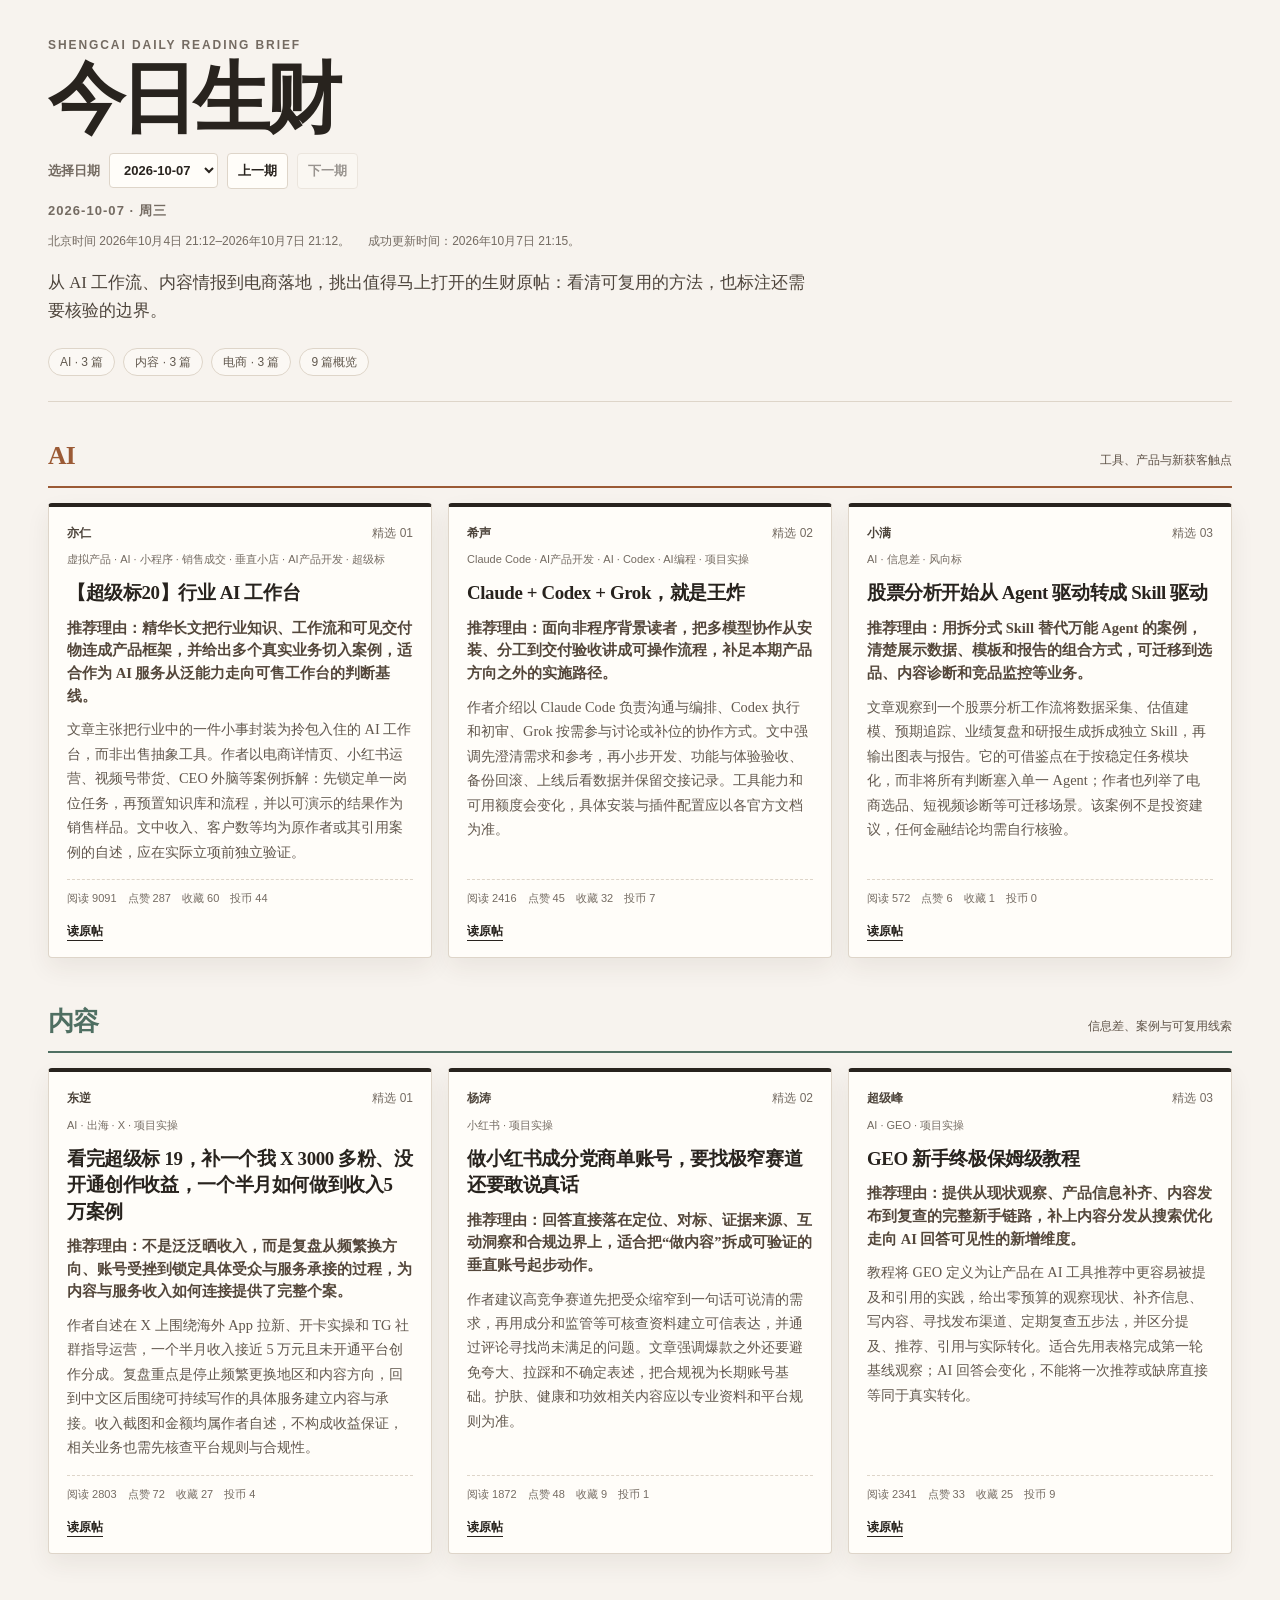
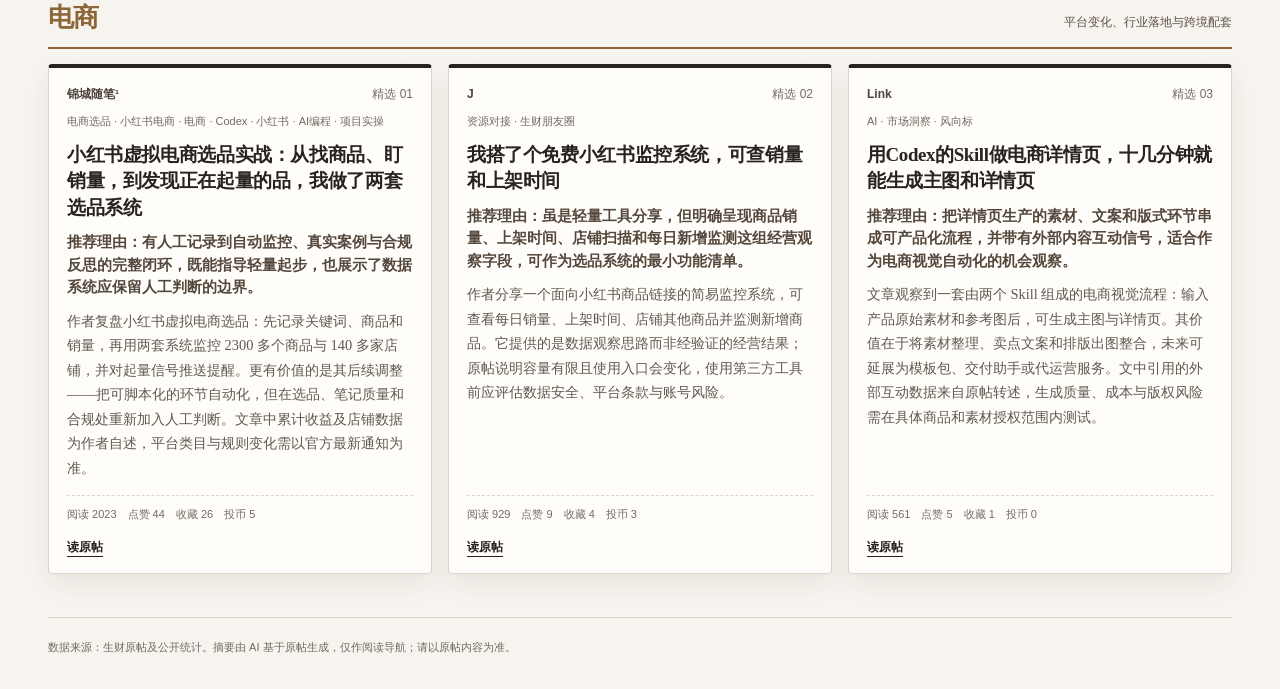
==== index.html @ 3d494d67 "Publish Today Shengcai dashboard" ====
<!doctype html>
<html lang="zh-CN">
<head>
  <meta charset="utf-8">
  <meta name="viewport" content="width=device-width, initial-scale=1">
  <title>今日生财｜历史精选</title>
  <link rel="icon" type="image/svg+xml" href="data:image/svg+xml,%3Csvg xmlns='http://www.w3.org/2000/svg' viewBox='0 0 64 64'%3E%3Crect width='64' height='64' rx='14' fill='%230d2238'/%3E%3Cpath d='M18 19h28v7H18zm0 13h21v7H18zm0 13h28v7H18z' fill='%23f0b35d'/%3E%3C/svg%3E">
  <link rel="stylesheet" href="dashboard.css">
  <script src="issues.js" defer></script>
  <script src="dashboard.js" defer></script>
</head>
<body>
  <div class="page">
    <header class="masthead">
      <div class="eyebrow">Shengcai daily reading brief</div>
      <h1>今日生财</h1>
      <div class="controls" aria-label="历史期次控制">
        <label for="issue-date">选择日期</label>
        <select id="issue-date"></select>
        <button type="button" id="previous-issue">上一期</button>
        <button type="button" id="next-issue">下一期</button>
      </div>
      <p class="date" id="issue-date-label"></p>
      <div class="issue-meta" aria-label="本期数据元信息">
        <span id="time-range"></span>
        <span id="generated-at"></span>
      </div>
      <p class="intro">从 AI 工作流、内容情报到电商落地，挑出值得马上打开的生财原帖：看清可复用的方法，也标注还需要核验的边界。</p>
      <nav class="overview" aria-label="按栏目浏览精选">
        <a href="#ai">AI · <span data-count="AI">3</span> 篇</a>
        <a href="#content">内容 · <span data-count="内容">3</span> 篇</a>
        <a href="#ecommerce">电商 · <span data-count="电商">3</span> 篇</a>
        <span id="overview-total">9 篇概览</span>
      </nav>
    </header>
    <main>
      <p id="empty-state" class="empty-state" hidden>暂无可用期次，稍后再来查看。</p>
      <section class="section" id="ai" data-section="AI"><div class="section-heading"><h2>AI</h2><p>工具、产品与新获客触点</p></div><div class="cards"></div></section>
      <section class="section" id="content" data-section="内容"><div class="section-heading"><h2>内容</h2><p>信息差、案例与可复用线索</p></div><div class="cards"></div></section>
      <section class="section" id="ecommerce" data-section="电商"><div class="section-heading"><h2>电商</h2><p>平台变化、行业落地与跨境配套</p></div><div class="cards"></div></section>
    </main>
    <footer>
      <p>数据来源：生财原帖及公开统计。摘要由 AI 基于原帖生成，仅作阅读导航；请以原帖内容为准。</p>
    </footer>
  </div>
</body>
</html>
---- dashboard.css ----
:root { --paper:#f4efe7; --ink:#28231e; --muted:#746b62; --line:#ded5c9; --card:#fffdf9; --ai:#9b5a35; --content:#4f6f62; --commerce:#8c6538; --shadow:0 10px 24px rgba(58,43,29,.07); }
* { box-sizing:border-box; }
html { background:var(--paper); }
body { margin:0; color:var(--ink); background:linear-gradient(rgba(255,255,255,.28),rgba(255,255,255,.28)),var(--paper); font-family:Georgia,"Noto Serif SC","Songti SC",serif; line-height:1.65; }
a { color:inherit; }
.page { max-width:1240px; margin:0 auto; padding:38px 28px 30px; }
.masthead { border-bottom:1px solid var(--line); padding-bottom:25px; }
.eyebrow { color:var(--muted); font:700 12px/1.2 Arial,sans-serif; letter-spacing:.16em; text-transform:uppercase; }
h1 { margin:10px 0 15px; font-size:clamp(2.35rem,6vw,4.8rem); line-height:.98; letter-spacing:-.06em; }
.controls { display:flex; flex-wrap:wrap; align-items:center; gap:9px; color:var(--muted); font:600 13px/1.4 Arial,sans-serif; }
select, button { border:1px solid var(--line); border-radius:4px; padding:8px 10px; color:var(--ink); background:var(--card); font:600 13px Arial,sans-serif; cursor:pointer; }
select:hover, button:hover, select:focus-visible, button:focus-visible { border-color:var(--ai); outline:2px solid rgba(155,90,53,.35); outline-offset:2px; }
button:disabled { cursor:not-allowed; opacity:.45; }
.date { color:var(--muted); font:600 13px/1.4 Arial,sans-serif; letter-spacing:.08em; }
.issue-meta { display:flex; flex-wrap:wrap; gap:7px 18px; margin-top:8px; color:var(--muted); font:12px/1.45 Arial,sans-serif; }
.issue-meta span { display:inline-block; }
.intro { max-width:760px; margin:19px 0 23px; font-size:1.05rem; color:#4d443b; }
.overview { display:flex; flex-wrap:wrap; gap:8px; }
.overview > span, .overview > a { border:1px solid var(--line); border-radius:999px; padding:5px 11px; color:#62594f; background:rgba(255,253,249,.54); font:12px/1.4 Arial,sans-serif; text-decoration:none; }
.overview a:hover, .overview a:focus-visible { border-color:currentColor; outline:2px solid rgba(155,90,53,.35); outline-offset:2px; }
main { padding-top:33px; }
.empty-state { margin:0 0 40px; padding:24px; border:1px dashed var(--line); color:var(--muted); background:rgba(255,253,249,.6); text-align:center; }
.section { margin-bottom:43px; }
.section-heading { display:flex; align-items:baseline; justify-content:space-between; gap:18px; margin-bottom:15px; border-bottom:2px solid currentColor; padding-bottom:8px; }
.section-heading h2 { margin:0; font-size:1.6rem; letter-spacing:-.025em; }
.section-heading p { margin:0; color:#5d5146; font:12px/1.3 Arial,sans-serif; }
.section[data-section="AI"] { color:var(--ai); } .section[data-section="内容"] { color:var(--content); } .section[data-section="电商"] { color:var(--commerce); }
.cards { display:grid; grid-template-columns:repeat(3,minmax(0,1fr)); gap:16px; }
.article-card { display:flex; min-width:0; flex-direction:column; color:var(--ink); border:1px solid var(--line); border-top:4px solid currentColor; border-radius:4px; padding:18px 18px 16px; background:var(--card); box-shadow:var(--shadow); }
.meta { display:flex; justify-content:space-between; gap:12px; color:var(--muted); font:12px/1.4 Arial,sans-serif; } .author { color:#4d443b; font-weight:700; }
.tags { margin:10px 0 0; color:var(--muted); font:11px/1.55 Arial,sans-serif; }
.article-card h3 { margin:12px 0 10px; color:var(--ink); font-size:1.18rem; line-height:1.4; letter-spacing:-.02em; }
.reason { margin:0 0 10px; color:#54473b; font-size:.91rem; font-weight:700; line-height:1.55; } .summary { flex:1; margin:0; color:#62584e; font-size:.9rem; line-height:1.7; }
.stats { display:flex; flex-wrap:wrap; gap:7px 11px; margin:15px 0 16px; padding-top:11px; border-top:1px dashed var(--line); color:var(--muted); font:11px/1.35 Arial,sans-serif; }
.read-link { align-self:flex-start; border-bottom:1px solid currentColor; color:inherit; font:700 12px/1.5 Arial,sans-serif; text-decoration:none; }
.read-link:hover, .read-link:focus-visible { border-bottom-width:2px; outline:2px solid currentColor; outline-offset:3px; }
footer { margin-top:7px; border-top:1px solid var(--line); padding-top:17px; color:var(--muted); font:11px/1.65 Arial,sans-serif; } footer p { margin:3px 0; }
@media (min-width:1051px) { .cards { grid-template-columns:repeat(3,minmax(0,1fr)); } }
@media (min-width:761px) and (max-width:1050px) { .cards { grid-template-columns:repeat(2,minmax(0,1fr)); } }
@media (max-width:760px) { .page { padding:25px 16px 24px; } .masthead { padding-bottom:20px; } .intro { font-size:.98rem; } main { padding-top:25px; } .section { margin-bottom:32px; } .section-heading { align-items:flex-start; flex-direction:column; gap:2px; } .cards { grid-template-columns:1fr; gap:13px; } .article-card { padding:16px; } .article-card h3 { font-size:1.12rem; } }
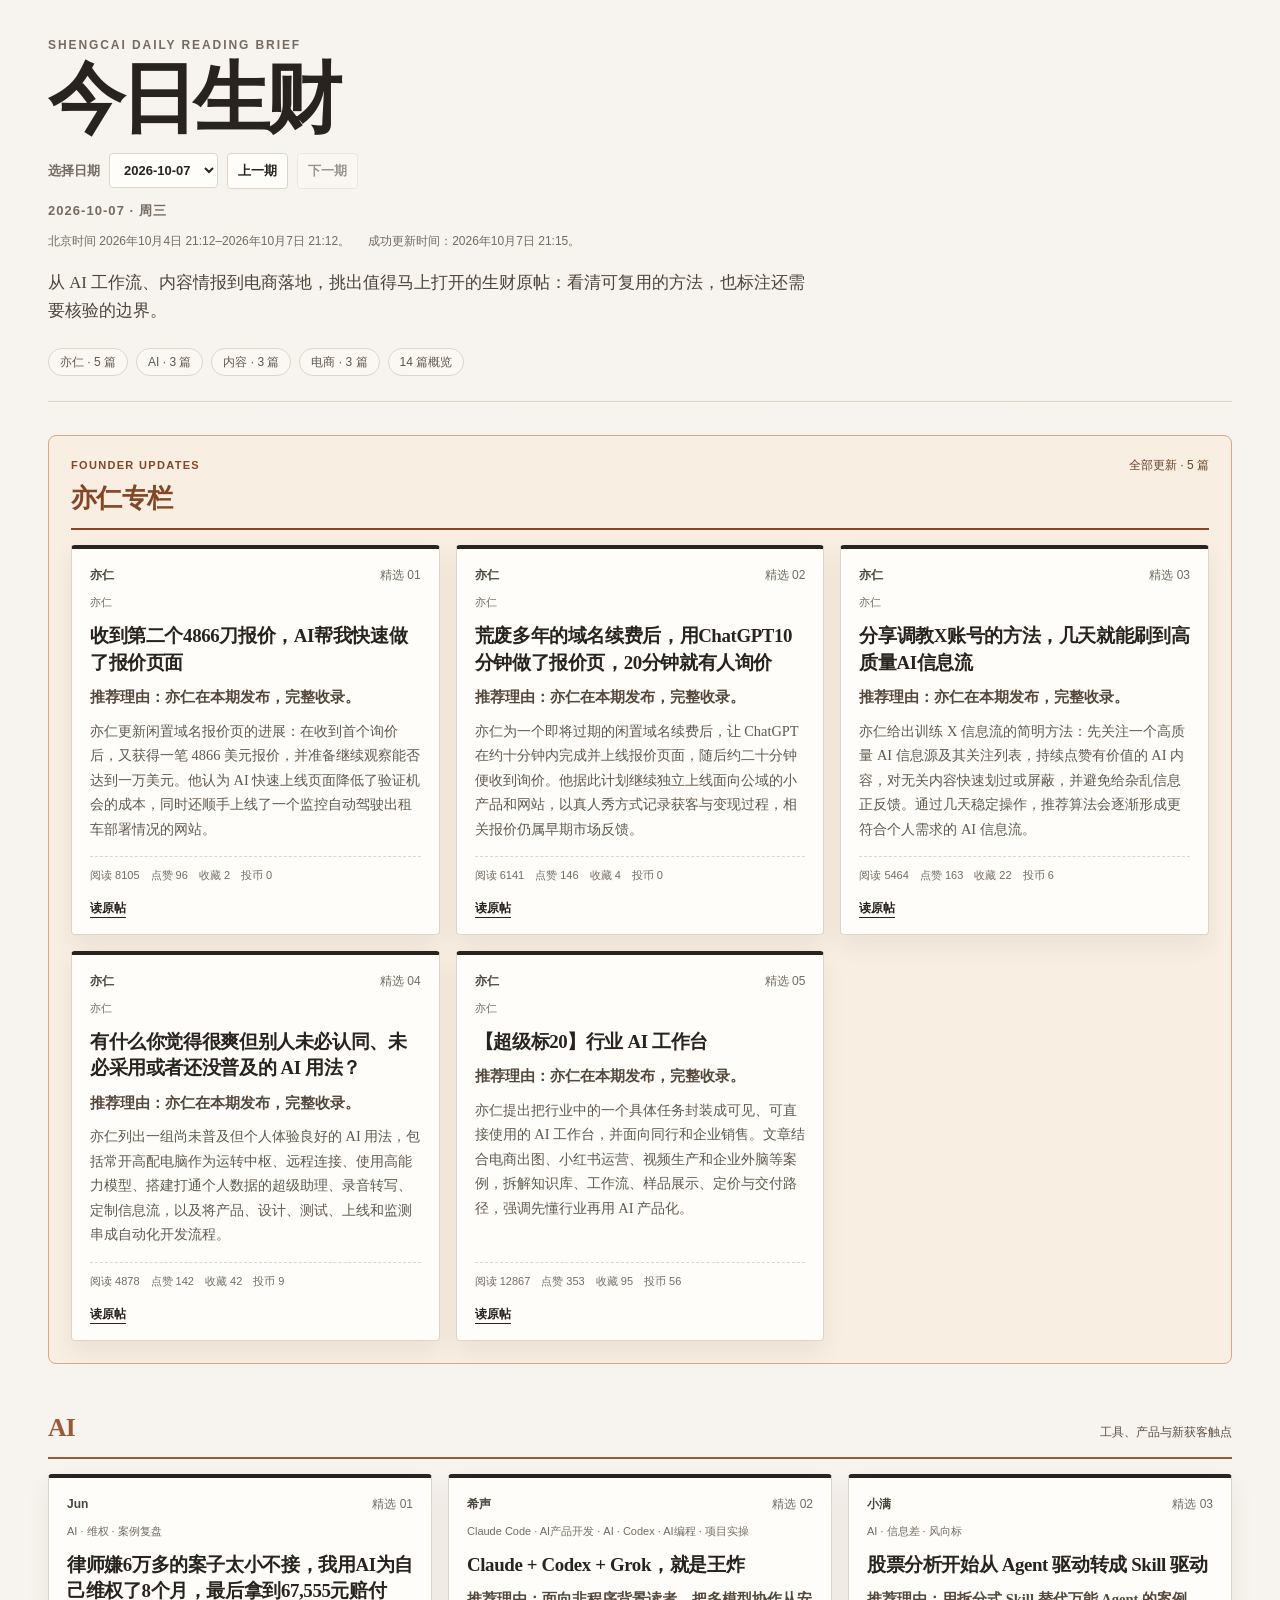
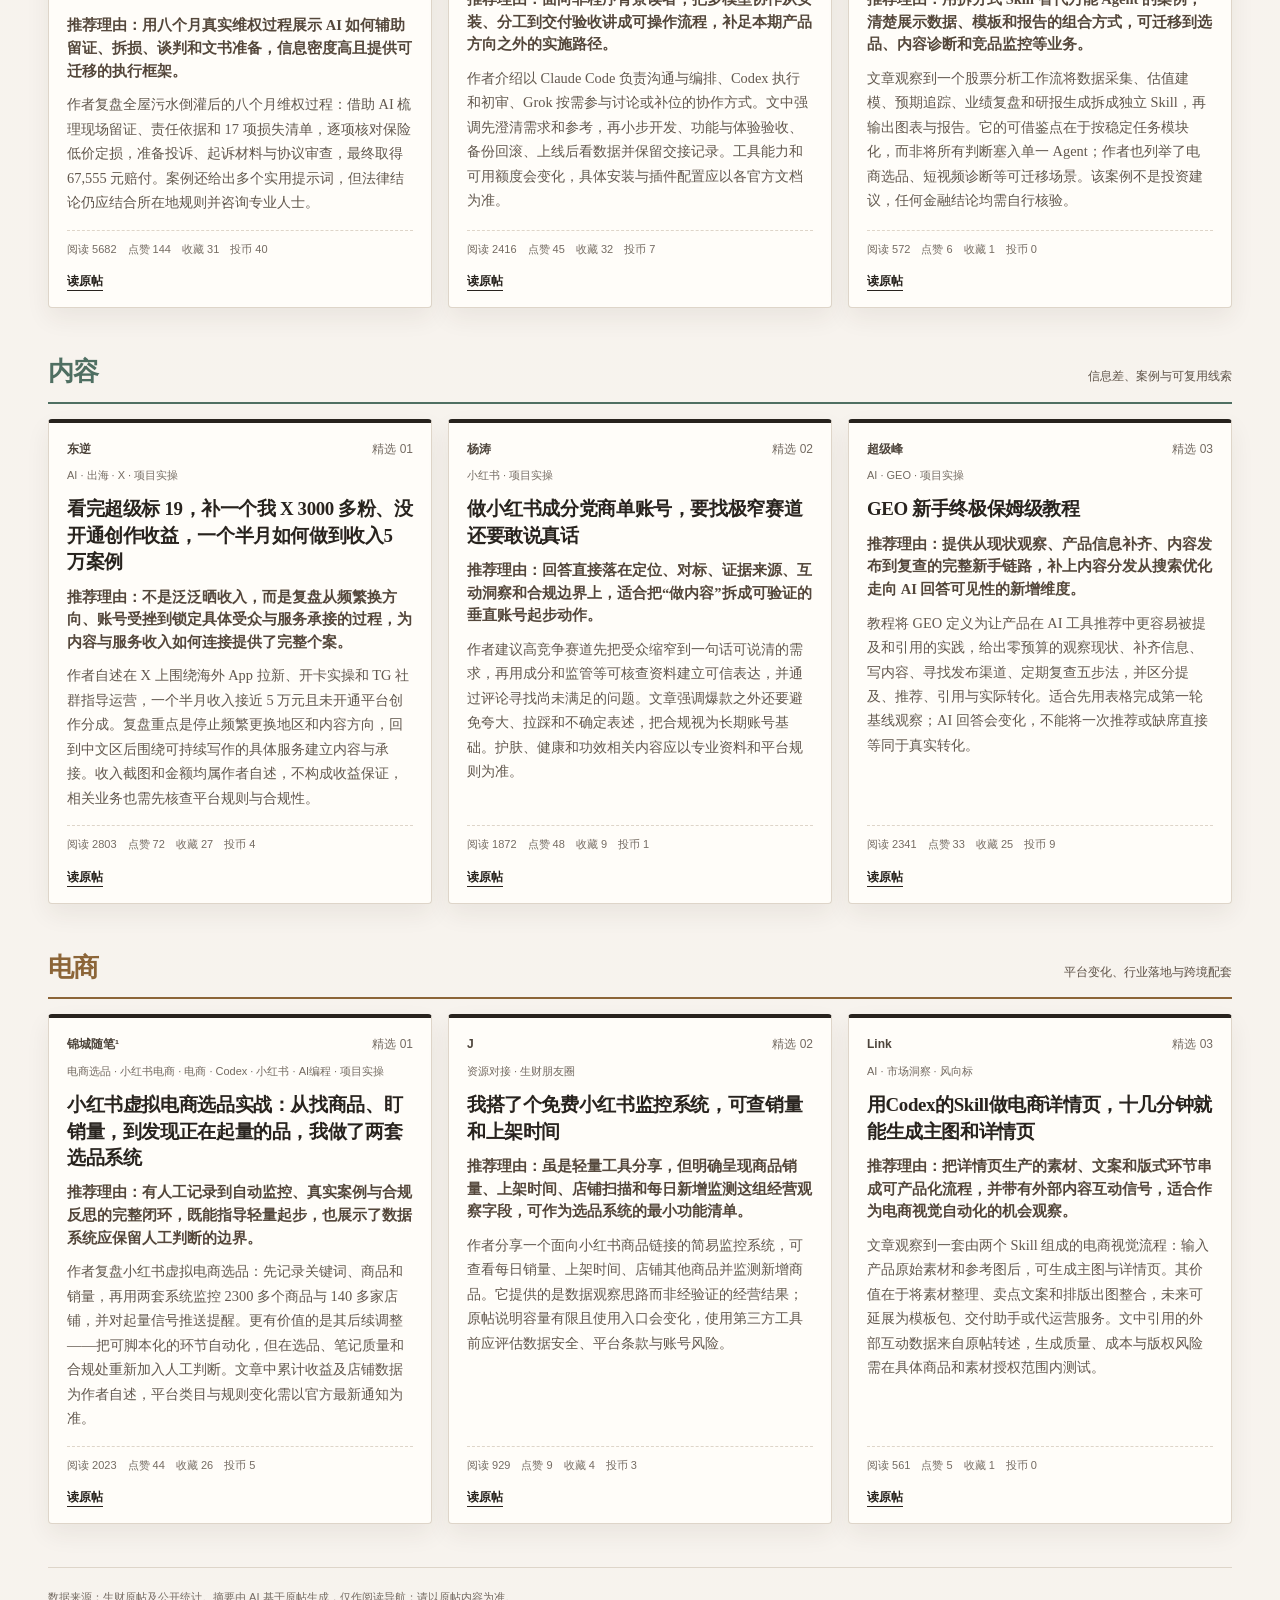
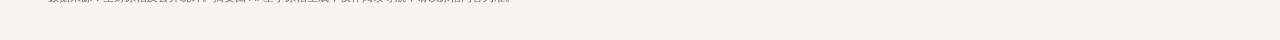
==== commit cd41acc8: "Publish Yiren column" ====
--- a/index.html
+++ b/index.html
@@ -27,6 +27,7 @@
       </div>
       <p class="intro">从 AI 工作流、内容情报到电商落地，挑出值得马上打开的生财原帖：看清可复用的方法，也标注还需要核验的边界。</p>
       <nav class="overview" aria-label="按栏目浏览精选">
+        <a href="#yiren">亦仁 · <span data-count="亦仁">0</span> 篇</a>
         <a href="#ai">AI · <span data-count="AI">3</span> 篇</a>
         <a href="#content">内容 · <span data-count="内容">3</span> 篇</a>
         <a href="#ecommerce">电商 · <span data-count="电商">3</span> 篇</a>
@@ -35,6 +36,12 @@
     </header>
     <main>
       <p id="empty-state" class="empty-state" hidden>暂无可用期次，稍后再来查看。</p>
+      <section class="section yiren-section" id="yiren" data-section="亦仁">
+        <div class="section-heading"><div><p class="yiren-kicker">Founder updates</p><h2>亦仁专栏</h2></div><p id="yiren-total">全部更新 · 0 篇</p></div>
+        <p id="yiren-empty" class="yiren-empty" hidden>本期亦仁暂无更新</p>
+        <div class="cards" id="yiren-cards"></div>
+        <button type="button" id="yiren-toggle" aria-expanded="false" aria-controls="yiren-cards" hidden></button>
+      </section>
       <section class="section" id="ai" data-section="AI"><div class="section-heading"><h2>AI</h2><p>工具、产品与新获客触点</p></div><div class="cards"></div></section>
       <section class="section" id="content" data-section="内容"><div class="section-heading"><h2>内容</h2><p>信息差、案例与可复用线索</p></div><div class="cards"></div></section>
       <section class="section" id="ecommerce" data-section="电商"><div class="section-heading"><h2>电商</h2><p>平台变化、行业落地与跨境配套</p></div><div class="cards"></div></section>
--- a/dashboard.css
+++ b/dashboard.css
@@ -1,4 +1,4 @@
-:root { --paper:#f4efe7; --ink:#28231e; --muted:#746b62; --line:#ded5c9; --card:#fffdf9; --ai:#9b5a35; --content:#4f6f62; --commerce:#8c6538; --shadow:0 10px 24px rgba(58,43,29,.07); }
+:root { --paper:#f4efe7; --ink:#28231e; --muted:#746b62; --line:#ded5c9; --card:#fffdf9; --yiren:#854626; --ai:#9b5a35; --content:#4f6f62; --commerce:#8c6538; --shadow:0 10px 24px rgba(58,43,29,.07); }
 * { box-sizing:border-box; }
 html { background:var(--paper); }
 body { margin:0; color:var(--ink); background:linear-gradient(rgba(255,255,255,.28),rgba(255,255,255,.28)),var(--paper); font-family:Georgia,"Noto Serif SC","Songti SC",serif; line-height:1.65; }
@@ -24,6 +24,14 @@
 .section-heading { display:flex; align-items:baseline; justify-content:space-between; gap:18px; margin-bottom:15px; border-bottom:2px solid currentColor; padding-bottom:8px; }
 .section-heading h2 { margin:0; font-size:1.6rem; letter-spacing:-.025em; }
 .section-heading p { margin:0; color:#5d5146; font:12px/1.3 Arial,sans-serif; }
+.yiren-section { padding:22px; border:1px solid #d6ab83; border-radius:8px; color:var(--yiren); background:#f8eee2; }
+.yiren-section .section-heading { border-color:var(--yiren); }
+.yiren-section .section-heading .yiren-kicker { margin:0 0 5px; color:var(--yiren); font:700 11px/1.35 Arial,sans-serif; letter-spacing:.12em; text-transform:uppercase; }
+.yiren-section .section-heading > p { color:#6b432d; }
+.yiren-empty { margin:0; padding:18px; border:1px dashed #c7a487; border-radius:4px; color:#664a38; background:#fffaf3; text-align:center; }
+#yiren-toggle { display:block; margin:20px auto 0; padding:9px 18px; border:1px solid var(--yiren); border-radius:999px; color:var(--yiren); background:#fffaf3; }
+#yiren-toggle:hover, #yiren-toggle:focus-visible { border-color:#673319; color:#673319; background:#fff5e9; outline:2px solid #854626; outline-offset:3px; }
+#yiren-toggle[hidden] { display:none; }
 .section[data-section="AI"] { color:var(--ai); } .section[data-section="内容"] { color:var(--content); } .section[data-section="电商"] { color:var(--commerce); }
 .cards { display:grid; grid-template-columns:repeat(3,minmax(0,1fr)); gap:16px; }
 .article-card { display:flex; min-width:0; flex-direction:column; color:var(--ink); border:1px solid var(--line); border-top:4px solid currentColor; border-radius:4px; padding:18px 18px 16px; background:var(--card); box-shadow:var(--shadow); }
@@ -37,4 +45,4 @@
 footer { margin-top:7px; border-top:1px solid var(--line); padding-top:17px; color:var(--muted); font:11px/1.65 Arial,sans-serif; } footer p { margin:3px 0; }
 @media (min-width:1051px) { .cards { grid-template-columns:repeat(3,minmax(0,1fr)); } }
 @media (min-width:761px) and (max-width:1050px) { .cards { grid-template-columns:repeat(2,minmax(0,1fr)); } }
-@media (max-width:760px) { .page { padding:25px 16px 24px; } .masthead { padding-bottom:20px; } .intro { font-size:.98rem; } main { padding-top:25px; } .section { margin-bottom:32px; } .section-heading { align-items:flex-start; flex-direction:column; gap:2px; } .cards { grid-template-columns:1fr; gap:13px; } .article-card { padding:16px; } .article-card h3 { font-size:1.12rem; } }
+@media (max-width:760px) { .page { padding:25px 16px 24px; } .masthead { padding-bottom:20px; } .intro { font-size:.98rem; } main { padding-top:25px; } .section { margin-bottom:32px; } .yiren-section { padding:16px; } .section-heading { align-items:flex-start; flex-direction:column; gap:2px; } .cards { grid-template-columns:1fr; gap:13px; } .article-card { padding:16px; } .article-card h3 { font-size:1.12rem; } }
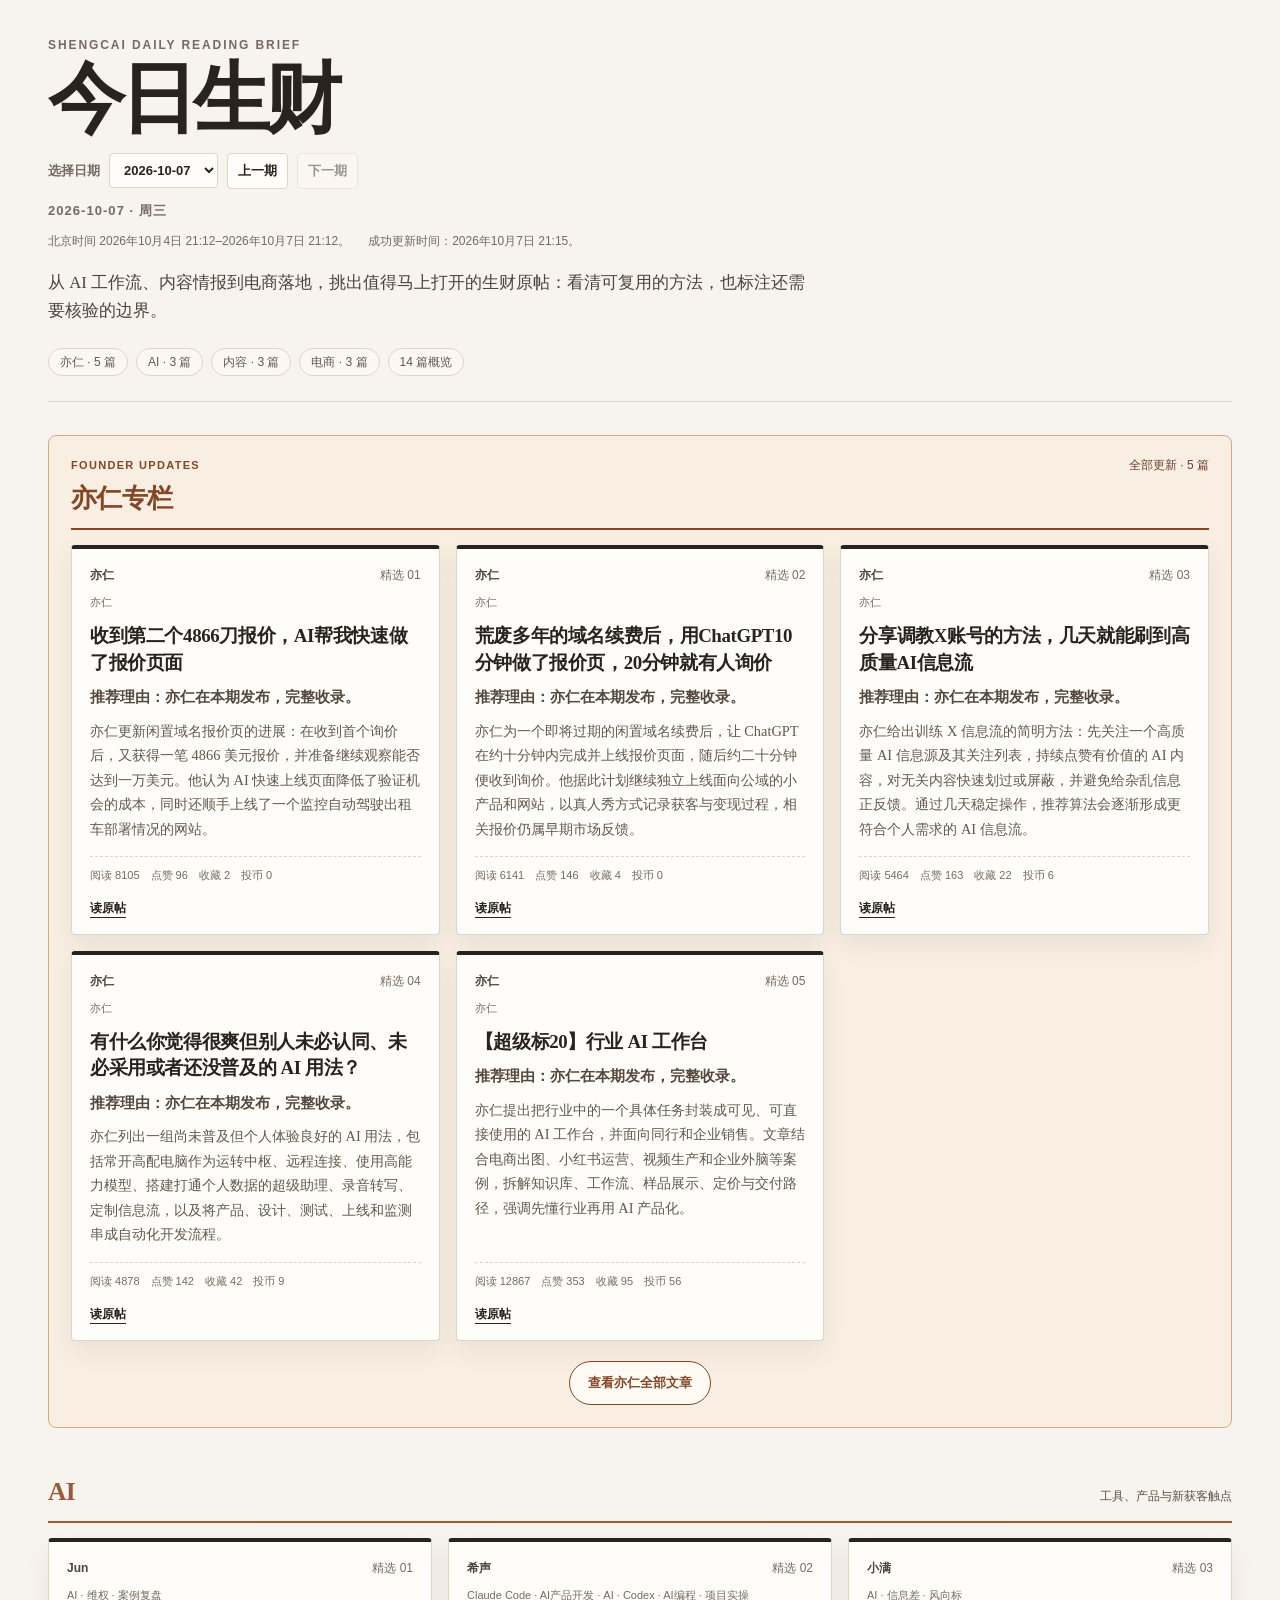
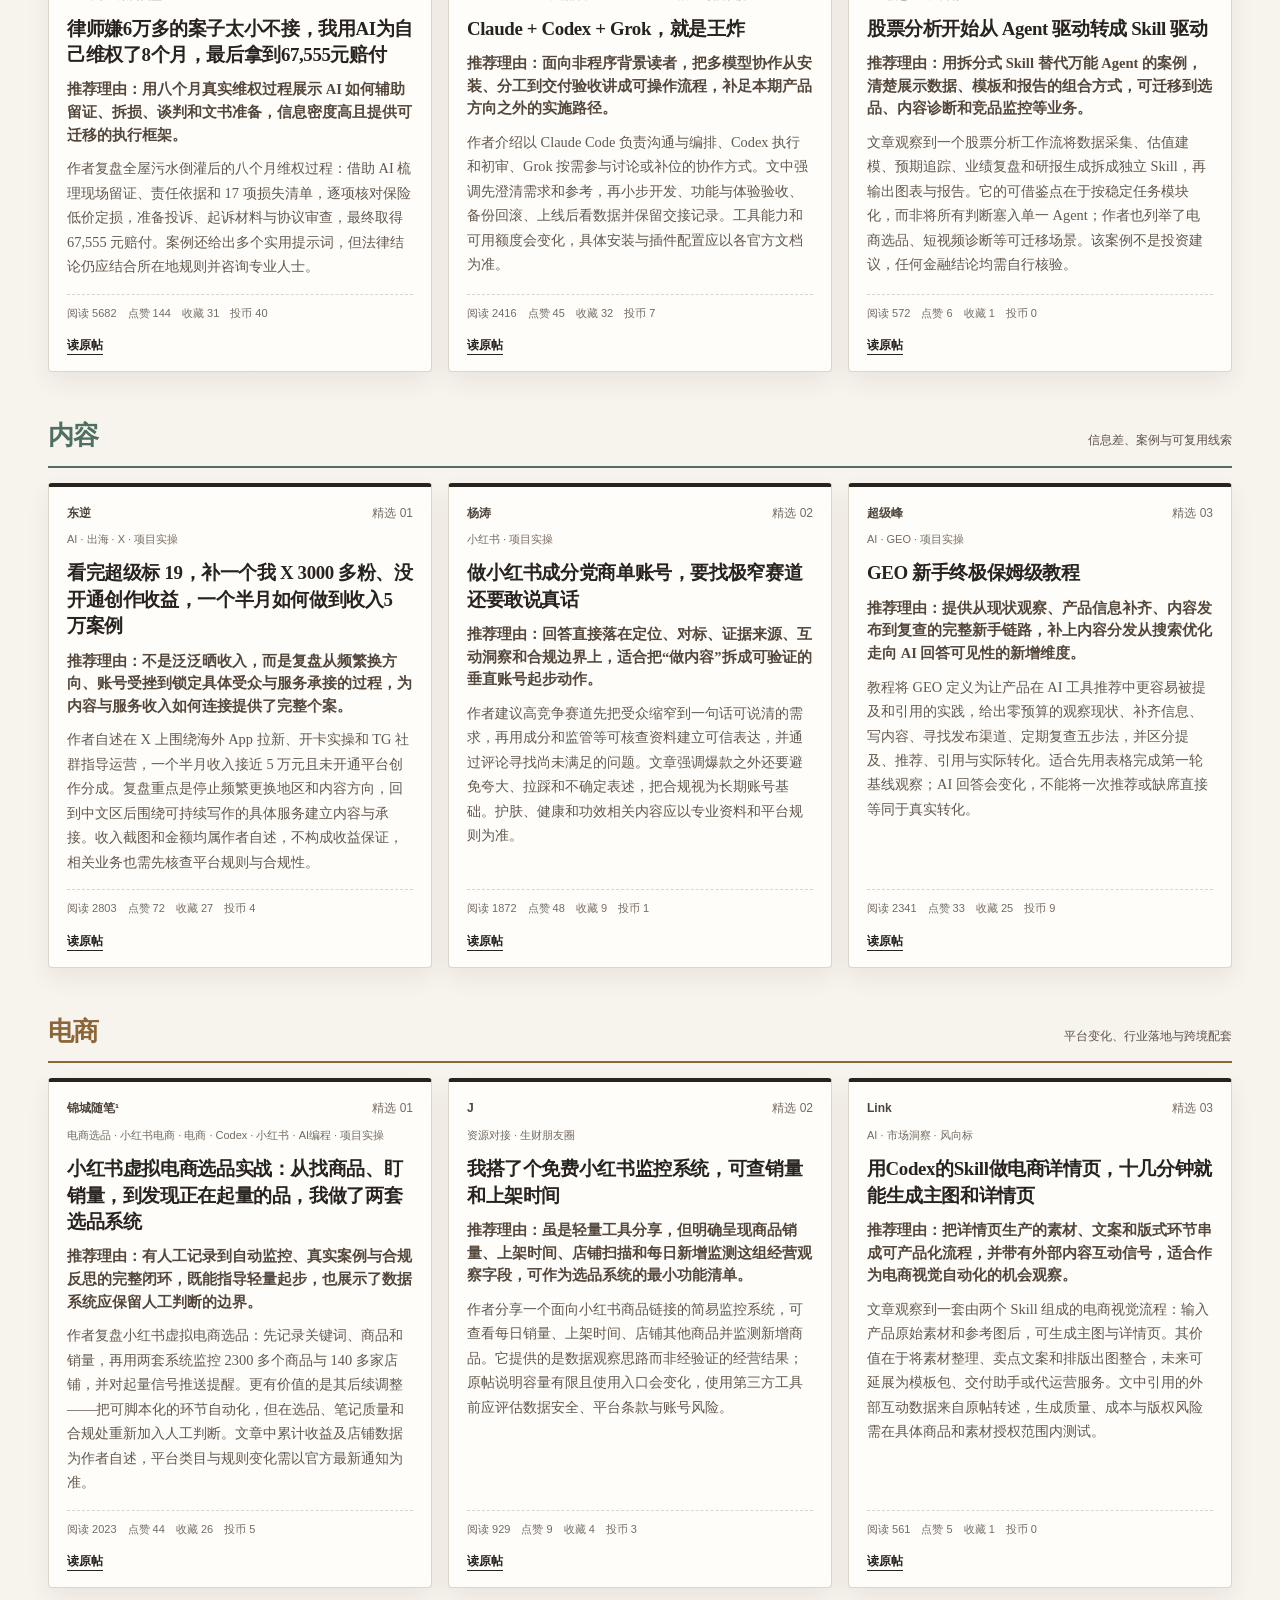
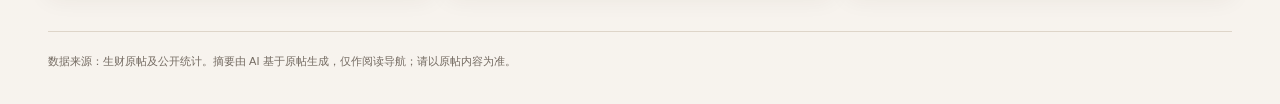
==== commit b753e8f8: "Publish complete Yiren archive" ====
--- a/index.html
+++ b/index.html
@@ -40,7 +40,7 @@
         <div class="section-heading"><div><p class="yiren-kicker">Founder updates</p><h2>亦仁专栏</h2></div><p id="yiren-total">全部更新 · 0 篇</p></div>
         <p id="yiren-empty" class="yiren-empty" hidden>本期亦仁暂无更新</p>
         <div class="cards" id="yiren-cards"></div>
-        <button type="button" id="yiren-toggle" aria-expanded="false" aria-controls="yiren-cards" hidden></button>
+        <a id="yiren-archive-link" href="yiren.html" class="yiren-archive-link">查看亦仁全部文章</a>
       </section>
       <section class="section" id="ai" data-section="AI"><div class="section-heading"><h2>AI</h2><p>工具、产品与新获客触点</p></div><div class="cards"></div></section>
       <section class="section" id="content" data-section="内容"><div class="section-heading"><h2>内容</h2><p>信息差、案例与可复用线索</p></div><div class="cards"></div></section>
--- a/dashboard.css
+++ b/dashboard.css
@@ -29,9 +29,8 @@
 .yiren-section .section-heading .yiren-kicker { margin:0 0 5px; color:var(--yiren); font:700 11px/1.35 Arial,sans-serif; letter-spacing:.12em; text-transform:uppercase; }
 .yiren-section .section-heading > p { color:#6b432d; }
 .yiren-empty { margin:0; padding:18px; border:1px dashed #c7a487; border-radius:4px; color:#664a38; background:#fffaf3; text-align:center; }
-#yiren-toggle { display:block; margin:20px auto 0; padding:9px 18px; border:1px solid var(--yiren); border-radius:999px; color:var(--yiren); background:#fffaf3; }
-#yiren-toggle:hover, #yiren-toggle:focus-visible { border-color:#673319; color:#673319; background:#fff5e9; outline:2px solid #854626; outline-offset:3px; }
-#yiren-toggle[hidden] { display:none; }
+.yiren-archive-link { display:block; width:max-content; max-width:100%; min-height:44px; margin:20px auto 0; padding:9px 18px; border:1px solid var(--yiren); border-radius:999px; color:var(--yiren); background:#fffaf3; font:600 13px/24px Arial,sans-serif; text-align:center; text-decoration:none; }
+.yiren-archive-link:hover, .yiren-archive-link:focus-visible { border-color:#673319; color:#673319; background:#fff5e9; outline:2px solid var(--yiren); outline-offset:3px; }
 .section[data-section="AI"] { color:var(--ai); } .section[data-section="内容"] { color:var(--content); } .section[data-section="电商"] { color:var(--commerce); }
 .cards { display:grid; grid-template-columns:repeat(3,minmax(0,1fr)); gap:16px; }
 .article-card { display:flex; min-width:0; flex-direction:column; color:var(--ink); border:1px solid var(--line); border-top:4px solid currentColor; border-radius:4px; padding:18px 18px 16px; background:var(--card); box-shadow:var(--shadow); }
